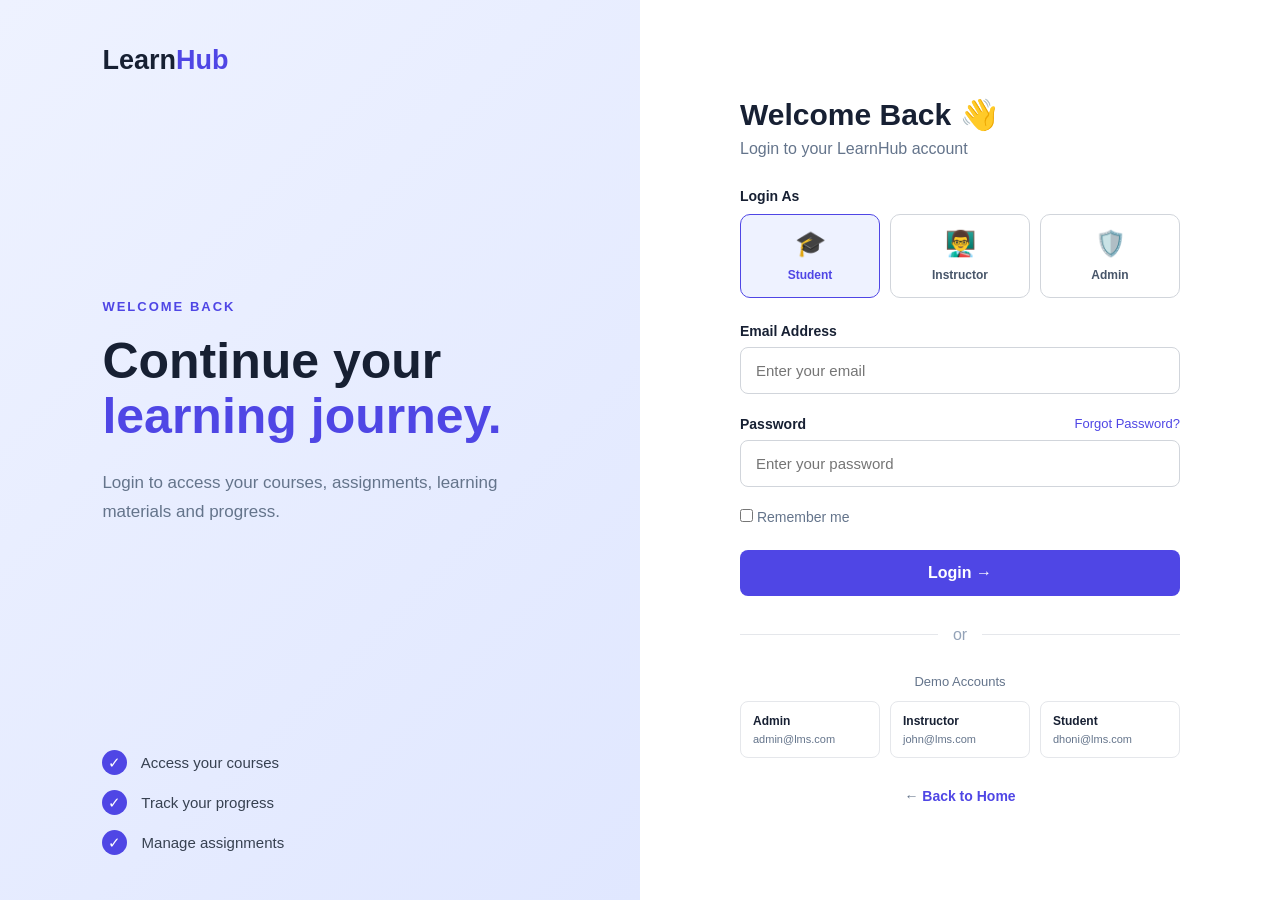
==== web/login.html @ d292a9a1 "Initial LMS project setup" ====
<!DOCTYPE html>
<html lang="en">

<head>

    <meta charset="UTF-8">

    <meta name="viewport"
          content="width=device-width, initial-scale=1.0">

    <title>Login - LearnHub LMS</title>

    <link rel="stylesheet" href="css/login.css">

</head>

<body>

<div class="login-container">

    <!-- LEFT SIDE -->

    <div class="login-left">

        <div class="brand">
            Learn<span>Hub</span>
        </div>

        <div class="welcome">

            <p class="small-title">
                WELCOME BACK
            </p>

            <h1>
                Continue your<br>
                <span>learning journey.</span>
            </h1>

            <p>
                Login to access your courses,
                assignments, learning materials
                and progress.
            </p>

        </div>

        <div class="login-features">

            <div>
                <span>✓</span>
                Access your courses
            </div>

            <div>
                <span>✓</span>
                Track your progress
            </div>

            <div>
                <span>✓</span>
                Manage assignments
            </div>

        </div>

    </div>


    <!-- RIGHT SIDE -->

    <div class="login-right">

        <div class="login-box">

            <div class="login-heading">

                <h2>
                    Welcome Back 👋
                </h2>

                <p>
                    Login to your LearnHub account
                </p>

            </div>


            <form id="loginForm">

                <!-- ROLE -->

                <div class="role-selection">

                    <label>
                        Login As
                    </label>

                    <div class="role-options">

                        <label class="role-card">

                            <input
                                type="radio"
                                name="role"
                                value="STUDENT"
                                checked
                            >

                            <span class="role-icon">
                                🎓
                            </span>

                            <span class="role-name">
                                Student
                            </span>

                        </label>


                        <label class="role-card">

                            <input
                                type="radio"
                                name="role"
                                value="INSTRUCTOR"
                            >

                            <span class="role-icon">
                                👨‍🏫
                            </span>

                            <span class="role-name">
                                Instructor
                            </span>

                        </label>


                        <label class="role-card">

                            <input
                                type="radio"
                                name="role"
                                value="ADMIN"
                            >

                            <span class="role-icon">
                                🛡️
                            </span>

                            <span class="role-name">
                                Admin
                            </span>

                        </label>

                    </div>

                </div>


                <!-- EMAIL -->

                <div class="input-group">

                    <label>
                        Email Address
                    </label>

                    <input
                        type="email"
                        id="email"
                        placeholder="Enter your email"
                        required
                    >

                </div>


                <!-- PASSWORD -->

                <div class="input-group">

                    <div class="password-label">

                        <label>
                            Password
                        </label>

                        <a href="#">
                            Forgot Password?
                        </a>

                    </div>

                    <input
                        type="password"
                        id="password"
                        placeholder="Enter your password"
                        required
                    >

                </div>


                <!-- REMEMBER -->

                <div class="remember">

                    <label>

                        <input type="checkbox">

                        Remember me

                    </label>

                </div>


                <!-- LOGIN -->

                <button
                    type="submit"
                    class="login-submit"
                >
                    Login →
                </button>

            </form>


            <div class="divider">
                <span>or</span>
            </div>


            <!-- DEMO ACCOUNTS -->

            <p class="demo-text">
                Demo Accounts
            </p>

            <div class="demo-accounts">

                <div class="demo">

                    <strong>
                        Admin
                    </strong>

                    <span>
                        admin@lms.com
                    </span>

                </div>


                <div class="demo">

                    <strong>
                        Instructor
                    </strong>

                    <span>
                        john@lms.com
                    </span>

                </div>


                <div class="demo">

                    <strong>
                        Student
                    </strong>

                    <span>
                        dhoni@lms.com
                    </span>

                </div>

            </div>


            <p class="back-home">

                ←
                <a href="index.html">
                    Back to Home
                </a>

            </p>

        </div>

    </div>

</div>


<script src="js/script.js"></script>

</body>

</html>
---- web/css/login.css ----
* {
    margin: 0;
    padding: 0;
    box-sizing: border-box;
}

body {
    font-family: Arial, sans-serif;
    background: #f8fafc;
    color: #172033;
}

.login-container {
    min-height: 100vh;
    display: flex;
}

/* LEFT */

.login-left {
    width: 50%;
    padding: 45px 8%;
    background: linear-gradient(135deg, #eef2ff, #e0e7ff);

    display: flex;
    flex-direction: column;
    justify-content: space-between;
}

.brand {
    font-size: 27px;
    font-weight: bold;
}

.brand span {
    color: #4f46e5;
}

.welcome {
    max-width: 520px;
}

.small-title {
    color: #4f46e5;
    font-size: 13px;
    font-weight: bold;
    letter-spacing: 2px;
    margin-bottom: 20px;
}

.welcome h1 {
    font-size: 50px;
    line-height: 1.1;
    margin-bottom: 25px;
}

.welcome h1 span {
    color: #4f46e5;
}

.welcome > p:last-child {
    color: #64748b;
    font-size: 17px;
    line-height: 1.7;
}

.login-features {
    display: flex;
    flex-direction: column;
    gap: 15px;
}

.login-features div {
    color: #374151;
    font-size: 15px;
}

.login-features span {
    display: inline-grid;
    place-items: center;
    width: 25px;
    height: 25px;
    margin-right: 10px;
    border-radius: 50%;
    background: #4f46e5;
    color: white;
}

/* RIGHT */

.login-right {
    width: 50%;
    display: flex;
    align-items: center;
    justify-content: center;
    padding: 40px;
    background: white;
}

.login-box {
    width: 100%;
    max-width: 440px;
}

.login-heading {
    margin-bottom: 30px;
}

.login-heading h2 {
    font-size: 30px;
    margin-bottom: 8px;
}

.login-heading p {
    color: #64748b;
}

/* ROLE */

.role-selection {
    margin-bottom: 25px;
}

.role-selection > label {
    display: block;
    font-size: 14px;
    font-weight: bold;
    margin-bottom: 10px;
}

.role-options {
    display: flex;
    gap: 10px;
}

.role-card {
    flex: 1;
    padding: 14px 8px;
    border: 1px solid #d1d5db;
    border-radius: 10px;
    text-align: center;
    cursor: pointer;
    transition: 0.2s;
}

.role-card input {
    display: none;
}

.role-icon {
    display: block;
    font-size: 25px;
    margin-bottom: 7px;
}

.role-name {
    font-size: 12px;
    font-weight: bold;
    color: #475569;
}

.role-card:has(input:checked) {
    border-color: #4f46e5;
    background: #eef2ff;
}

.role-card:has(input:checked) .role-name {
    color: #4f46e5;
}

.role-card:hover {
    border-color: #6366f1;
}

/* INPUTS */

.input-group {
    margin-bottom: 22px;
}

.input-group label {
    display: block;
    margin-bottom: 8px;
    font-size: 14px;
    font-weight: bold;
}

.input-group input {
    width: 100%;
    padding: 14px 15px;
    border: 1px solid #d1d5db;
    border-radius: 8px;
    outline: none;
    font-size: 15px;
}

.input-group input:focus {
    border-color: #4f46e5;
    box-shadow: 0 0 0 3px #eef2ff;
}

.password-label {
    display: flex;
    justify-content: space-between;
}

.password-label a {
    color: #4f46e5;
    text-decoration: none;
    font-size: 13px;
}

/* REMEMBER */

.remember {
    margin-bottom: 25px;
    color: #64748b;
    font-size: 14px;
}

/* BUTTON */

.login-submit {
    width: 100%;
    padding: 14px;
    border: none;
    border-radius: 8px;
    background: #4f46e5;
    color: white;
    font-size: 16px;
    font-weight: bold;
    cursor: pointer;
}

.login-submit:hover {
    background: #4338ca;
}

/* DIVIDER */

.divider {
    display: flex;
    align-items: center;
    gap: 15px;
    margin: 30px 0;
    color: #94a3b8;
}

.divider::before,
.divider::after {
    content: "";
    height: 1px;
    flex: 1;
    background: #e5e7eb;
}

/* DEMO */

.demo-text {
    text-align: center;
    font-size: 13px;
    color: #64748b;
    margin-bottom: 12px;
}

.demo-accounts {
    display: flex;
    gap: 10px;
}

.demo {
    flex: 1;
    padding: 12px;
    border: 1px solid #e5e7eb;
    border-radius: 8px;

    display: flex;
    flex-direction: column;
    gap: 5px;
}

.demo strong {
    font-size: 12px;
}

.demo span {
    font-size: 11px;
    color: #64748b;
}

/* BACK */

.back-home {
    text-align: center;
    margin-top: 30px;
    color: #64748b;
    font-size: 14px;
}

.back-home a {
    color: #4f46e5;
    text-decoration: none;
    font-weight: bold;
}

/* MOBILE */

@media (max-width: 850px) {

    .login-container {
        flex-direction: column;
    }

    .login-left {
        width: 100%;
        min-height: 380px;
        padding: 30px;
    }

    .login-right {
        width: 100%;
        padding: 35px 25px;
    }

    .welcome h1 {
        font-size: 38px;
    }

    .login-features {
        display: none;
    }
}

@media (max-width: 500px) {

    .demo-accounts {
        flex-direction: column;
    }

    .role-options {
        gap: 6px;
    }
}
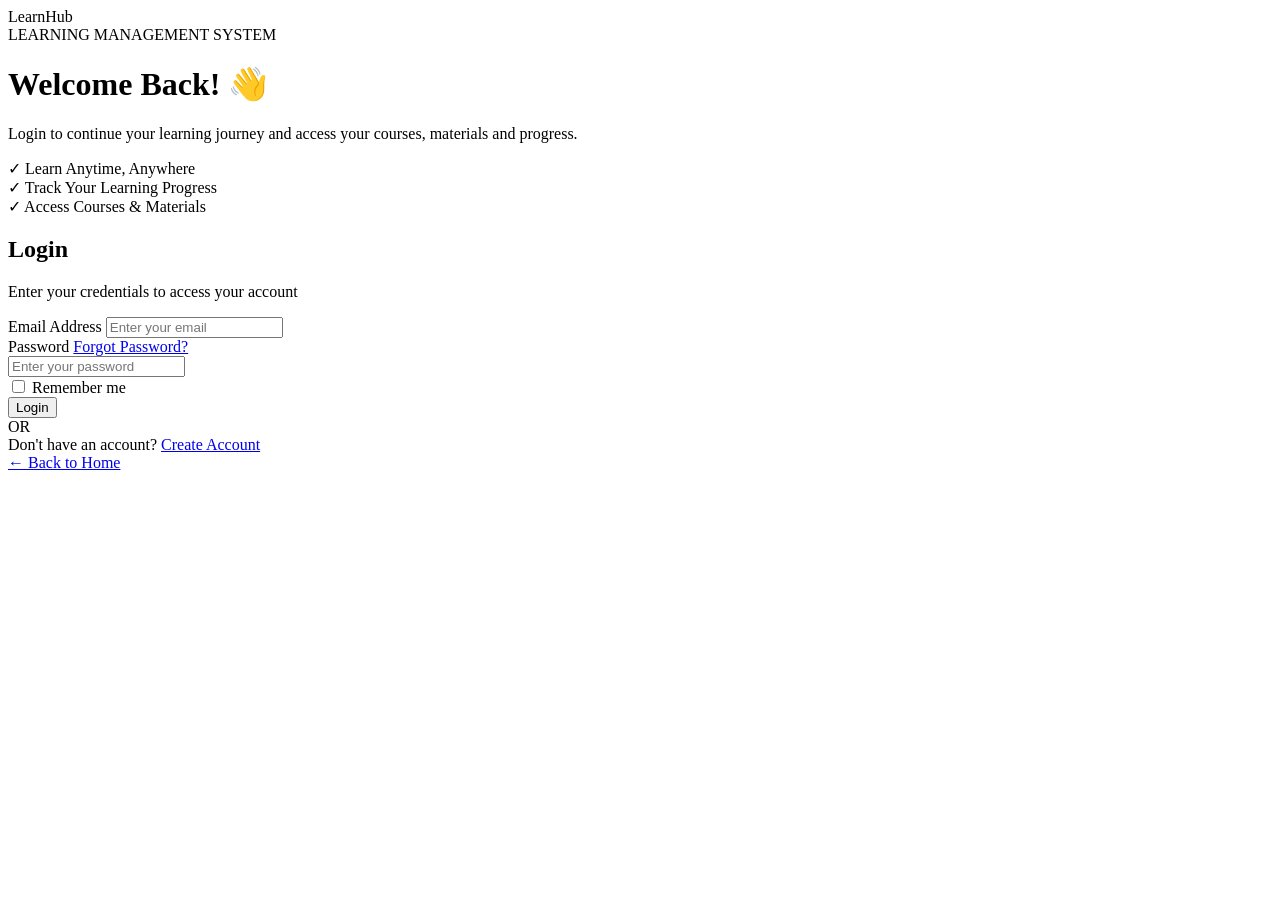
==== commit c26cae25: "Finalize LMS review and security updates" ====
--- a/web/login.html
+++ b/web/login.html
@@ -10,7 +10,7 @@
 
     <title>Login - LearnHub LMS</title>
 
-    <link rel="stylesheet" href="css/login.css">
+    <link rel="stylesheet" href="/lms/css/login.css">
 
 </head>
 
@@ -18,48 +18,52 @@
 
 <div class="login-container">
 
-    <!-- LEFT SIDE -->
+    <!-- ================= LEFT SIDE ================= -->
 
     <div class="login-left">
 
+        <!-- BRAND -->
         <div class="brand">
             Learn<span>Hub</span>
         </div>
 
+
+        <!-- WELCOME -->
         <div class="welcome">
 
-            <p class="small-title">
-                WELCOME BACK
+            <div class="small-title">
+                LEARNING MANAGEMENT SYSTEM
+            </div>
+
+            <h1>
+                Welcome <span>Back!</span> 👋
+            </h1>
+
+            <p>
+                Login to continue your learning journey
+                and access your courses, materials and
+                progress.
             </p>
 
-            <h1>
-                Continue your<br>
-                <span>learning journey.</span>
-            </h1>
-
-            <p>
-                Login to access your courses,
-                assignments, learning materials
-                and progress.
-            </p>
-
-        </div>
-
+        </div>
+
+
+        <!-- FEATURES -->
         <div class="login-features">
 
             <div>
                 <span>✓</span>
-                Access your courses
+                Learn Anytime, Anywhere
             </div>
 
             <div>
                 <span>✓</span>
-                Track your progress
+                Track Your Learning Progress
             </div>
 
             <div>
                 <span>✓</span>
-                Manage assignments
+                Access Courses & Materials
             </div>
 
         </div>
@@ -67,112 +71,46 @@
     </div>
 
 
-    <!-- RIGHT SIDE -->
+    <!-- ================= RIGHT SIDE ================= -->
 
     <div class="login-right">
 
         <div class="login-box">
 
+
+            <!-- LOGIN HEADING -->
+
             <div class="login-heading">
 
-                <h2>
-                    Welcome Back 👋
-                </h2>
+                <h2>Login</h2>
 
                 <p>
-                    Login to your LearnHub account
+                    Enter your credentials to access your account
                 </p>
 
             </div>
 
 
-            <form id="loginForm">
-
-                <!-- ROLE -->
-
-                <div class="role-selection">
-
-                    <label>
-                        Login As
-                    </label>
-
-                    <div class="role-options">
-
-                        <label class="role-card">
-
-                            <input
-                                type="radio"
-                                name="role"
-                                value="STUDENT"
-                                checked
-                            >
-
-                            <span class="role-icon">
-                                🎓
-                            </span>
-
-                            <span class="role-name">
-                                Student
-                            </span>
-
-                        </label>
-
-
-                        <label class="role-card">
-
-                            <input
-                                type="radio"
-                                name="role"
-                                value="INSTRUCTOR"
-                            >
-
-                            <span class="role-icon">
-                                👨‍🏫
-                            </span>
-
-                            <span class="role-name">
-                                Instructor
-                            </span>
-
-                        </label>
-
-
-                        <label class="role-card">
-
-                            <input
-                                type="radio"
-                                name="role"
-                                value="ADMIN"
-                            >
-
-                            <span class="role-icon">
-                                🛡️
-                            </span>
-
-                            <span class="role-name">
-                                Admin
-                            </span>
-
-                        </label>
-
-                    </div>
-
-                </div>
+            <!-- LOGIN FORM -->
+
+            <form id="loginForm" action="/lms/login" method="POST">
 
 
                 <!-- EMAIL -->
 
                 <div class="input-group">
 
-                    <label>
+                    <label for="email">
                         Email Address
                     </label>
 
                     <input
                         type="email"
                         id="email"
+                        name="email"
                         placeholder="Enter your email"
                         required
+                        autocomplete="email"
                     >
 
                 </div>
@@ -184,11 +122,11 @@
 
                     <div class="password-label">
 
-                        <label>
+                        <label for="password">
                             Password
                         </label>
 
-                        <a href="#">
+                        <a href="#" onclick="return false;">
                             Forgot Password?
                         </a>
 
@@ -197,20 +135,25 @@
                     <input
                         type="password"
                         id="password"
+                        name="password"
                         placeholder="Enter your password"
                         required
+                        autocomplete="current-password"
                     >
 
                 </div>
 
 
-                <!-- REMEMBER -->
+                <!-- REMEMBER ME -->
 
                 <div class="remember">
 
                     <label>
 
-                        <input type="checkbox">
+                        <input
+                            type="checkbox"
+                            id="rememberMe"
+                        >
 
                         Remember me
 
@@ -219,80 +162,48 @@
                 </div>
 
 
-                <!-- LOGIN -->
+                <!-- LOGIN BUTTON -->
 
                 <button
                     type="submit"
                     class="login-submit"
+                    id="loginBtn"
                 >
-                    Login →
+                    Login
                 </button>
 
             </form>
 
 
+            <!-- DIVIDER -->
+
             <div class="divider">
-                <span>or</span>
-            </div>
-
-
-            <!-- DEMO ACCOUNTS -->
-
-            <p class="demo-text">
-                Demo Accounts
-            </p>
-
-            <div class="demo-accounts">
-
-                <div class="demo">
-
-                    <strong>
-                        Admin
-                    </strong>
-
-                    <span>
-                        admin@lms.com
-                    </span>
-
-                </div>
-
-
-                <div class="demo">
-
-                    <strong>
-                        Instructor
-                    </strong>
-
-                    <span>
-                        john@lms.com
-                    </span>
-
-                </div>
-
-
-                <div class="demo">
-
-                    <strong>
-                        Student
-                    </strong>
-
-                    <span>
-                        dhoni@lms.com
-                    </span>
-
-                </div>
-
-            </div>
-
-
-            <p class="back-home">
-
-                ←
+                <span>OR</span>
+            </div>
+
+
+            <!-- REGISTER -->
+
+            <div class="register-link">
+
+                Don't have an account?
+
+                <a href="register.html">
+                    Create Account
+                </a>
+
+            </div>
+
+
+            <!-- BACK HOME -->
+
+            <div class="back-home">
+
                 <a href="index.html">
-                    Back to Home
+                    ← Back to Home
                 </a>
 
-            </p>
+            </div>
 
         </div>
 
@@ -301,7 +212,9 @@
 </div>
 
 
-<script src="js/script.js"></script>
+<!-- LOGIN JAVASCRIPT -->
+
+<script src="/lms/js/script.js"></script>
 
 </body>
 
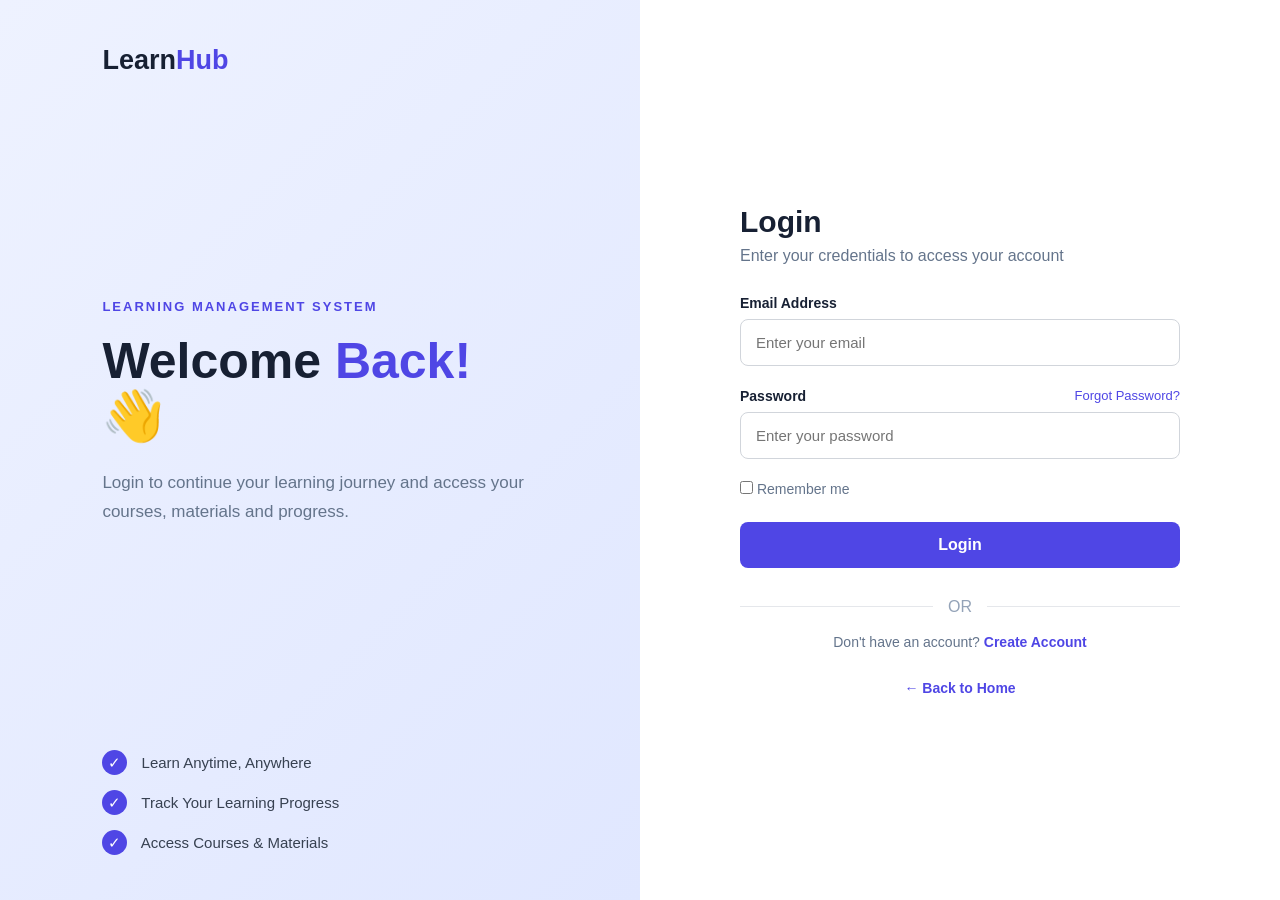
==== commit fd8e9fe9: "Improve LearnHub homepage and login styling" ====
--- a/web/login.html
+++ b/web/login.html
@@ -10,7 +10,7 @@
 
     <title>Login - LearnHub LMS</title>
 
-    <link rel="stylesheet" href="/lms/css/login.css">
+    <link rel="stylesheet" href="css/login.css">
 
 </head>
 
@@ -214,7 +214,7 @@
 
 <!-- LOGIN JAVASCRIPT -->
 
-<script src="/lms/js/script.js"></script>
+<script src="js/script.js"></script>
 
 </body>
 
--- a/web/css/login.css
+++ b/web/css/login.css
@@ -0,0 +1,356 @@
+* {
+    margin: 0;
+    padding: 0;
+    box-sizing: border-box;
+}
+
+body {
+    font-family: Arial, sans-serif;
+    background: #f8fafc;
+    color: #172033;
+}
+
+.login-container {
+    min-height: 100vh;
+    display: flex;
+}
+
+/* LEFT */
+
+.login-left {
+    width: 50%;
+    padding: 45px 8%;
+    background: linear-gradient(135deg, #eef2ff, #e0e7ff);
+
+    display: flex;
+    flex-direction: column;
+    justify-content: space-between;
+}
+
+.brand {
+    font-size: 27px;
+    font-weight: bold;
+}
+
+.brand span {
+    color: #4f46e5;
+}
+
+.welcome {
+    max-width: 520px;
+}
+
+.small-title {
+    color: #4f46e5;
+    font-size: 13px;
+    font-weight: bold;
+    letter-spacing: 2px;
+    margin-bottom: 20px;
+}
+
+.welcome h1 {
+    font-size: 50px;
+    line-height: 1.1;
+    margin-bottom: 25px;
+}
+
+.welcome h1 span {
+    color: #4f46e5;
+}
+
+.welcome > p:last-child {
+    color: #64748b;
+    font-size: 17px;
+    line-height: 1.7;
+}
+
+.login-features {
+    display: flex;
+    flex-direction: column;
+    gap: 15px;
+}
+
+.login-features div {
+    color: #374151;
+    font-size: 15px;
+}
+
+.login-features span {
+    display: inline-grid;
+    place-items: center;
+    width: 25px;
+    height: 25px;
+    margin-right: 10px;
+    border-radius: 50%;
+    background: #4f46e5;
+    color: white;
+}
+
+/* RIGHT */
+
+.login-right {
+    width: 50%;
+    display: flex;
+    align-items: center;
+    justify-content: center;
+    padding: 40px;
+    background: white;
+}
+
+.login-box {
+    width: 100%;
+    max-width: 440px;
+}
+
+.login-heading {
+    margin-bottom: 30px;
+}
+
+.login-heading h2 {
+    font-size: 30px;
+    margin-bottom: 8px;
+}
+
+.login-heading p {
+    color: #64748b;
+}
+
+/* ROLE */
+
+.role-selection {
+    margin-bottom: 25px;
+}
+
+.role-selection > label {
+    display: block;
+    font-size: 14px;
+    font-weight: bold;
+    margin-bottom: 10px;
+}
+
+.role-options {
+    display: flex;
+    gap: 10px;
+}
+
+.role-card {
+    flex: 1;
+    padding: 14px 8px;
+    border: 1px solid #d1d5db;
+    border-radius: 10px;
+    text-align: center;
+    cursor: pointer;
+    transition: 0.2s;
+}
+
+.role-card input {
+    display: none;
+}
+
+.role-icon {
+    display: block;
+    font-size: 25px;
+    margin-bottom: 7px;
+}
+
+.role-name {
+    font-size: 12px;
+    font-weight: bold;
+    color: #475569;
+}
+
+.role-card:has(input:checked) {
+    border-color: #4f46e5;
+    background: #eef2ff;
+}
+
+.role-card:has(input:checked) .role-name {
+    color: #4f46e5;
+}
+
+.role-card:hover {
+    border-color: #6366f1;
+}
+
+/* INPUTS */
+
+.input-group {
+    margin-bottom: 22px;
+}
+
+.input-group label {
+    display: block;
+    margin-bottom: 8px;
+    font-size: 14px;
+    font-weight: bold;
+}
+
+.input-group input {
+    width: 100%;
+    padding: 14px 15px;
+    border: 1px solid #d1d5db;
+    border-radius: 8px;
+    outline: none;
+    font-size: 15px;
+}
+
+.input-group input:focus {
+    border-color: #4f46e5;
+    box-shadow: 0 0 0 3px #eef2ff;
+}
+
+.password-label {
+    display: flex;
+    justify-content: space-between;
+}
+
+.password-label a {
+    color: #4f46e5;
+    text-decoration: none;
+    font-size: 13px;
+}
+
+/* REMEMBER */
+
+.remember {
+    margin-bottom: 25px;
+    color: #64748b;
+    font-size: 14px;
+}
+
+/* BUTTON */
+
+.login-submit {
+    width: 100%;
+    padding: 14px;
+    border: none;
+    border-radius: 8px;
+    background: #4f46e5;
+    color: white;
+    font-size: 16px;
+    font-weight: bold;
+    cursor: pointer;
+}
+
+.login-submit:hover {
+    background: #4338ca;
+}
+
+/* DIVIDER */
+
+.divider {
+    display: flex;
+    align-items: center;
+    gap: 15px;
+    margin: 30px 0;
+    color: #94a3b8;
+}
+
+.divider::before,
+.divider::after {
+    content: "";
+    height: 1px;
+    flex: 1;
+    background: #e5e7eb;
+}
+
+.register-link {
+    text-align: center;
+    color: #64748b;
+    font-size: 14px;
+    margin: -12px 0 24px;
+}
+
+.register-link a {
+    color: #4f46e5;
+    font-weight: bold;
+    text-decoration: none;
+}
+
+/* DEMO */
+
+.demo-text {
+    text-align: center;
+    font-size: 13px;
+    color: #64748b;
+    margin-bottom: 12px;
+}
+
+.demo-accounts {
+    display: flex;
+    gap: 10px;
+}
+
+.demo {
+    flex: 1;
+    padding: 12px;
+    border: 1px solid #e5e7eb;
+    border-radius: 8px;
+
+    display: flex;
+    flex-direction: column;
+    gap: 5px;
+}
+
+.demo strong {
+    font-size: 12px;
+}
+
+.demo span {
+    font-size: 11px;
+    color: #64748b;
+}
+
+/* BACK */
+
+.back-home {
+    text-align: center;
+    margin-top: 30px;
+    color: #64748b;
+    font-size: 14px;
+}
+
+.back-home a {
+    color: #4f46e5;
+    text-decoration: none;
+    font-weight: bold;
+}
+
+/* MOBILE */
+
+@media (max-width: 850px) {
+
+    .login-container {
+        flex-direction: column;
+    }
+
+    .login-left {
+        width: 100%;
+        min-height: 380px;
+        padding: 30px;
+    }
+
+    .login-right {
+        width: 100%;
+        padding: 35px 25px;
+    }
+
+    .welcome h1 {
+        font-size: 38px;
+    }
+
+    .login-features {
+        display: none;
+    }
+}
+
+@media (max-width: 500px) {
+
+    .demo-accounts {
+        flex-direction: column;
+    }
+
+    .role-options {
+        gap: 6px;
+    }
+}
